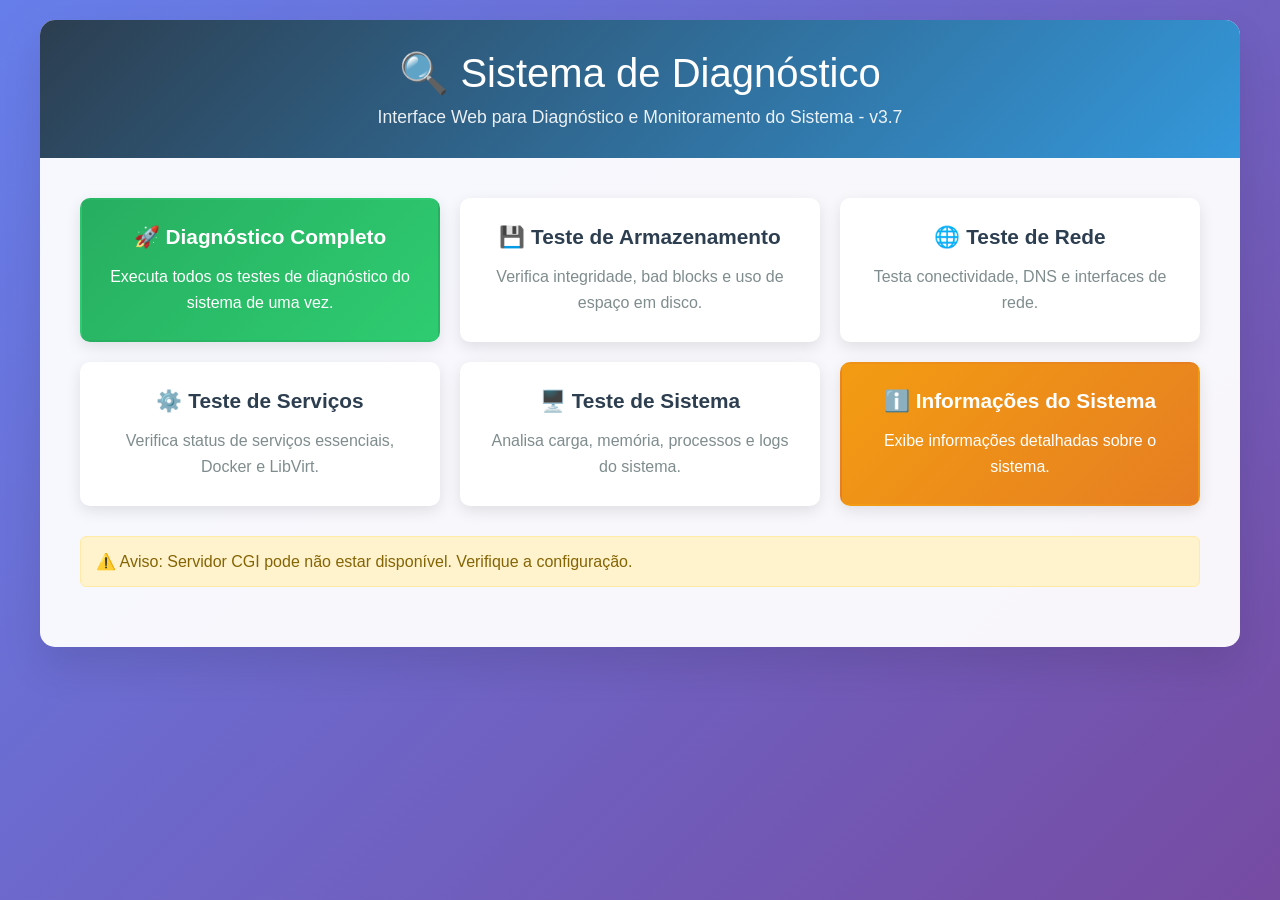
==== Diagnostics/index.html @ 07d9c755 "Add files via upload" ====
<!DOCTYPE html>
<html lang="pt-BR">
<head>
    <meta charset="UTF-8">
    <meta name="viewport" content="width=device-width, initial-scale=1.0">
    <title>Sistema de Diagnóstico WebUI</title>
    <link rel="stylesheet" href="style.css">
</head>
<body>
    <div class="container">
        <div class="header">
            <h1>🔍 Sistema de Diagnóstico</h1>
            <p>Interface Web para Diagnóstico e Monitoramento do Sistema - v3.7</p>
        </div>

        <div class="main-content">
            <!-- Menu Principal -->
            <div id="main-menu" class="menu-grid">
                <div class="menu-card full-diagnostic" onclick="runFullDiagnostic()">
                    <h3>🚀 Diagnóstico Completo</h3>
                    <p>Executa todos os testes de diagnóstico do sistema de uma vez.</p>
                </div>

                <div class="menu-card" onclick="runSpecificTest('storage')">
                    <h3>💾 Teste de Armazenamento</h3>
                    <p>Verifica integridade, bad blocks e uso de espaço em disco.</p>
                </div>

                <div class="menu-card" onclick="runSpecificTest('network')">
                    <h3>🌐 Teste de Rede</h3>
                    <p>Testa conectividade, DNS e interfaces de rede.</p>
                </div>

                <div class="menu-card" onclick="runSpecificTest('services')">
                    <h3>⚙️ Teste de Serviços</h3>
                    <p>Verifica status de serviços essenciais, Docker e LibVirt.</p>
                </div>

                <div class="menu-card" onclick="runSpecificTest('system')">
                    <h3>🖥️ Teste de Sistema</h3>
                    <p>Analisa carga, memória, processos e logs do sistema.</p>
                </div>

                <div class="menu-card warning" onclick="showSystemInfo()">
                    <h3>ℹ️ Informações do Sistema</h3>
                    <p>Exibe informações detalhadas sobre o sistema.</p>
                </div>
            </div>

            <!-- Informações do Sistema -->
            <div id="system-info" class="system-info" style="display: none;">
                <h4>📊 Informações do Sistema</h4>
                <div id="system-details">
                    <p>🔄 Carregando informações...</p>
                </div>
            </div>

            <!-- Barra de Progresso -->
            <div id="progress-container" style="display: none;">
                <div class="progress-bar">
                    <div id="progress-fill" class="progress-fill"></div>
                </div>
                <p id="progress-text" style="text-align: center; margin-top: 10px;">Iniciando diagnóstico...</p>
            </div>

            <!-- Loading -->
            <div id="loading" class="loading">
                <div class="spinner"></div>
                <p id="loading-text">Executando diagnóstico do sistema...</p>
            </div>

            <!-- Container de Resultado -->
            <div id="result-container" class="result-container">
                <div class="result-header">
                    <h4 id="result-title">Resultado do Diagnóstico</h4>
                    <div class="result-actions">
                        <button class="btn btn-success" onclick="downloadResults()">📥 Baixar</button>
                        <button class="btn" onclick="printResults()">🖨️ Imprimir</button>
                        <button class="btn btn-warning" onclick="clearResults()">🗑️ Limpar</button>
                    </div>
                </div>

                <div id="result-summary" class="result-summary" style="display: none;">
                    <h5 style="margin-bottom: 15px; color: #2c3e50;">📋 Resumo do Diagnóstico</h5>
                    <div class="summary-item">
                        <span class="summary-label">Status Geral:</span>
                        <span id="summary-status" class="summary-value">-</span>
                    </div>
                    <div class="summary-item">
                        <span class="summary-label">Erros Críticos:</span>
                        <span id="summary-errors" class="summary-value">-</span>
                    </div>
                    <div class="summary-item">
                        <span class="summary-label">Avisos:</span>
                        <span id="summary-warnings" class="summary-value">-</span>
                    </div>
                    <div class="summary-item">
                        <span class="summary-label">Testes Realizados:</span>
                        <span id="summary-tests" class="summary-value">-</span>
                    </div>
                </div>

                <div id="result-content" class="result-content"></div>
            </div>

            <!-- Container de Alerta -->
            <div id="alert-container" class="alert"></div>
        </div>
    </div>

    <script src="script.js"></script>

</body>
</html>
---- Diagnostics/style.css ----
* { margin: 0; padding: 0; box-sizing: border-box; }
        body {
          font-family: 'Segoe UI', Tahoma, Geneva, Verdana, sans-serif;
          background: linear-gradient(135deg, #667eea 0%, #764ba2 100%);
          min-height: 100vh;
          padding: 20px;
        }
        .container {
          max-width: 1200px;
          margin: 0 auto;
          background: rgba(255, 255, 255, 0.95);
          border-radius: 15px;
          box-shadow: 0 20px 40px rgba(0, 0, 0, 0.1);
          overflow: hidden;
        }
        .header {
          background: linear-gradient(135deg, #2c3e50 0%, #3498db 100%);
          color: white;
          padding: 30px;
          text-align: center;
        }
        .header h1 {
          font-size: 2.5em;
          margin-bottom: 10px;
          font-weight: 300;
        }
        .header p { font-size: 1.1em; opacity: 0.9;}
        .main-content { padding: 40px; }

        .menu-grid {
          display: grid;
          grid-template-columns: repeat(auto-fit, minmax(300px, 1fr));
          gap: 20px;
          margin-bottom: 30px;
        }

        .menu-card {
          background: white;
          border-radius: 10px;
          padding: 25px;
          box-shadow: 0 5px 15px rgba(0, 0, 0, 0.1);
          transition: all 0.3s ease;
          cursor: pointer;
          border: 2px solid transparent;
          text-align: center;
        }

        .menu-card:hover {
          transform: translateY(-5px);
          box-shadow: 0 10px 25px rgba(0, 0, 0, 0.15);
          border-color: #3498db;
        }

        .menu-card h3 {
          color: #2c3e50;
          margin-bottom: 15px;
          font-size: 1.3em;
        }

        .menu-card p {
          color: #7f8c8d;
          line-height: 1.6;
        }

        .menu-card.full-diagnostic {
          background: linear-gradient(135deg, #27ae60 0%, #2ecc71 100%);
          color: white;
        }

        .menu-card.full-diagnostic h3,
.menu-card.full-diagnostic p {
  color: white;
}

.menu-card.critical {
  background: linear-gradient(135deg, #e74c3c 0%, #c0392b 100%);
  color: white;
}

.menu-card.critical h3,
.menu-card.critical p {
  color: white;
}

.menu-card.warning {
  background: linear-gradient(135deg, #f39c12 0%, #e67e22 100%);
  color: white;
}

.menu-card.warning h3,
.menu-card.warning p {
  color: white;
}

.btn {
  background: #3498db;
  color: white;
  padding: 12px 25px;
  border: none;
  border-radius: 6px;
  cursor: pointer;
  font-size: 16px;
  transition: background 0.3s ease;
  margin: 5px;
}

.btn:hover { background: #2980b9;}
.btn-success { background: #27ae60;}
.btn-success:hover { background: #229954;}
.btn-danger { background: #e74c3c;}
.btn-danger:hover { background: #c0392b;}
.btn-warning { background: #f39c12;}
.btn-warning:hover { background: #e67e22;}

.loading {
  display: none;
  text-align: center;
  padding: 40px;
  background: #f8f9fa;
  border-radius: 10px;
  margin: 20px 0;
}

.loading.active { display: block;}

.spinner {
  border: 4px solid #f3f3f3;
  border-top: 4px solid #3498db;
  border-radius: 50%;
  width: 60px;
  height: 60px;
  animation: spin 1s linear infinite;
  margin: 0 auto 20px;
}

@keyframes spin { 0%{transform:rotate(0deg);} 100%{transform:rotate(360deg);} }

.result-container {
  margin-top: 20px;
  padding: 25px;
  background: #f8f9fa;
  border-radius: 10px;
  border-left: 4px solid #3498db;
  display: none;
}

.result-container.active { display: block;}

.result-container.success {
  border-left-color: #27ae60;
  background: #d4edda;
}

.result-container.error {
  border-left-color: #e74c3c;
  background: #f8d7da;
}

.result-container.warning {
  border-left-color: #f39c12;
  background: #fff3cd;
}

.result-header {
  display: flex;
  justify-content: space-between;
  align-items: center;
  margin-bottom: 20px;
  padding-bottom: 15px;
  border-bottom: 1px solid #dee2e6;
}

.result-header h4 {
  margin: 0;
  color: #2c3e50;
  font-size: 1.2em;
}

.result-actions {
  display: flex;
  gap: 10px;
}

.result-content {
  font-family: 'Courier New', monospace;
  background: #2c3e50;
  color: #ecf0f1;
  padding: 20px;
  border-radius: 8px;
  overflow-x: auto;
  line-height: 1.6;
  max-height: 500px;
  overflow-y: auto;
}

.result-summary {
  background: white;
  padding: 20px;
  border-radius: 8px;
  margin-bottom: 20px;
  box-shadow: 0 2px 10px rgba(0, 0, 0, 0.1);
}

.summary-item {
  display: flex;
  justify-content: space-between;
  align-items: center;
  padding: 10px 0;
  border-bottom: 1px solid #eee;
}

.summary-item:last-child {
  border-bottom: none;
}

.summary-label {
  font-weight: 600;
  color: #2c3e50;
}

.summary-value {
  font-family: monospace;
  padding: 5px 10px;
  border-radius: 4px;
  font-weight: bold;
}

.summary-value.success {
  background: #d4edda;
  color: #155724;
}

.summary-value.error {
  background: #f8d7da;
  color: #721c24;
}

.summary-value.warning {
  background: #fff3cd;
  color: #856404;
}

.alert {
  padding: 15px;
  margin-bottom: 20px;
  border-radius: 6px;
  display: none;
}

.alert.active { display: block;}

.alert-success {
  background: #d4edda;
  color: #155724;
  border: 1px solid #c3e6cb;
}

.alert-error {
  background: #f8d7da;
  color: #721c24;
  border: 1px solid #f5c6cb;
}

.alert-warning {
  background: #fff3cd;
  color: #856404;
  border: 1px solid #ffeaa7;
}

.test-section {
  margin-bottom: 20px;
  padding: 15px;
  background: white;
  border-radius: 8px;
  border-left: 4px solid #3498db;
}

.test-section.success {
  border-left-color: #27ae60;
}

.test-section.error {
  border-left-color: #e74c3c;
}

.test-section.warning {
  border-left-color: #f39c12;
}

.test-title {
  font-weight: bold;
  margin-bottom: 10px;
  color: #2c3e50;
}

.test-details {
  font-family: monospace;
  background: #f8f9fa;
  padding: 10px;
  border-radius: 4px;
  white-space: pre-wrap;
}

.progress-bar {
  width: 100%;
  height: 20px;
  background: #f0f0f0;
  border-radius: 10px;
  overflow: hidden;
  margin: 20px 0;
}

.progress-fill {
  height: 100%;
  background: linear-gradient(90deg, #3498db, #2ecc71);
  width: 0%;
  transition: width 0.3s ease;
}

.system-info {
  background: #e8f4fd;
  padding: 20px;
  border-radius: 10px;
  margin-bottom: 20px;
  border-left: 4px solid #2196F3;
}

.system-info h4 {
  color: #1976D2;
  margin-bottom: 10px;
}

.system-info p {
  color: #1976D2;
  margin-bottom: 5px;
}

.tooltip {
  position: relative;
  display: inline-block;
  cursor: help;
}

.tooltip .tooltiptext {
  visibility: hidden;
  width: 200px;
  background-color: #555;
  color: #fff;
  text-align: center;
  border-radius: 6px;
  padding: 5px;
  position: absolute;
  z-index: 1;
  bottom: 125%;
  left: 50%;
  margin-left: -100px;
  opacity: 0;
  transition: opacity 0.3s;
}

.tooltip:hover .tooltiptext {
  visibility: visible;
  opacity: 1;
}
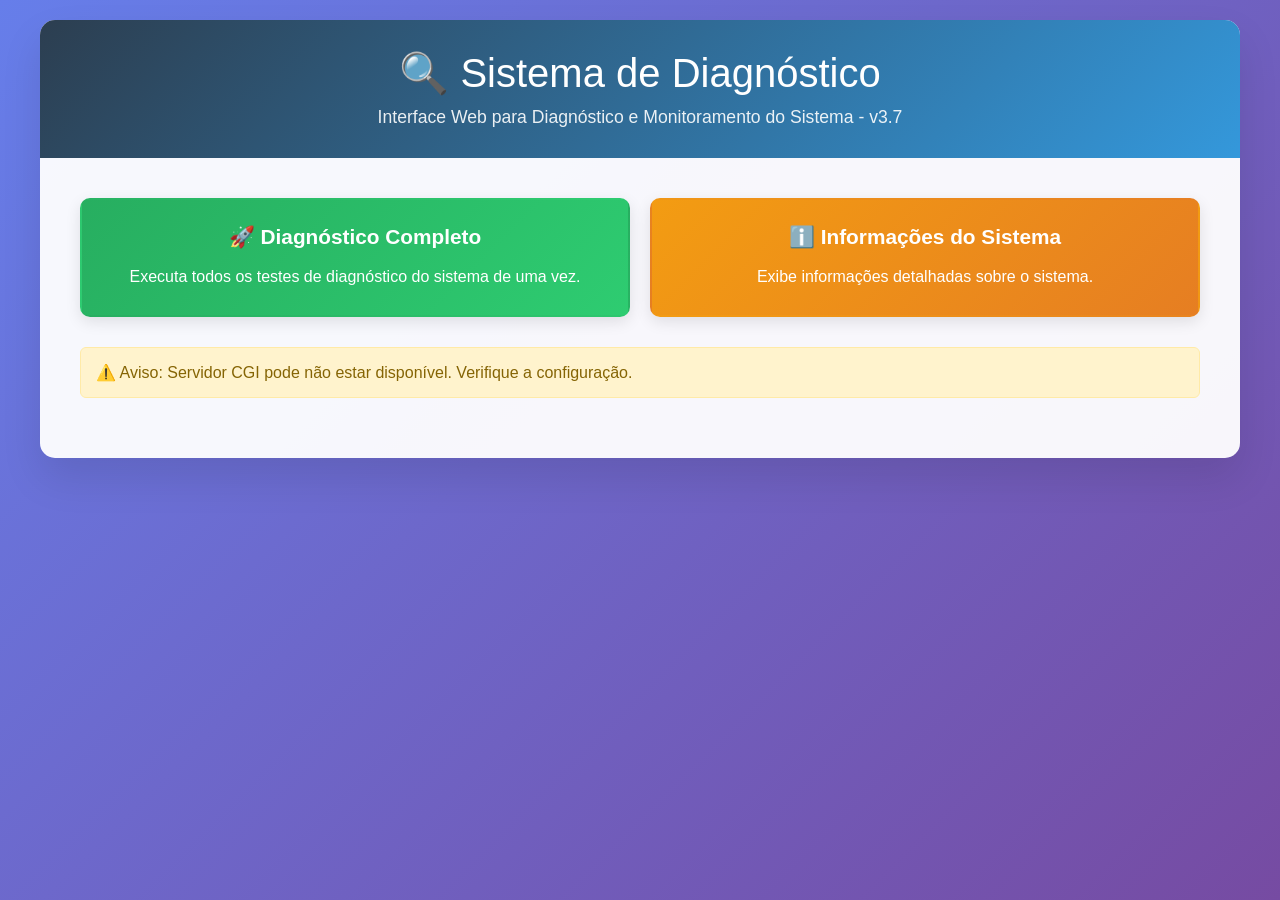
==== commit 5caf1fb4: "Update index.html" ====
--- a/Diagnostics/index.html
+++ b/Diagnostics/index.html
@@ -19,26 +19,6 @@
                 <div class="menu-card full-diagnostic" onclick="runFullDiagnostic()">
                     <h3>🚀 Diagnóstico Completo</h3>
                     <p>Executa todos os testes de diagnóstico do sistema de uma vez.</p>
-                </div>
-
-                <div class="menu-card" onclick="runSpecificTest('storage')">
-                    <h3>💾 Teste de Armazenamento</h3>
-                    <p>Verifica integridade, bad blocks e uso de espaço em disco.</p>
-                </div>
-
-                <div class="menu-card" onclick="runSpecificTest('network')">
-                    <h3>🌐 Teste de Rede</h3>
-                    <p>Testa conectividade, DNS e interfaces de rede.</p>
-                </div>
-
-                <div class="menu-card" onclick="runSpecificTest('services')">
-                    <h3>⚙️ Teste de Serviços</h3>
-                    <p>Verifica status de serviços essenciais, Docker e LibVirt.</p>
-                </div>
-
-                <div class="menu-card" onclick="runSpecificTest('system')">
-                    <h3>🖥️ Teste de Sistema</h3>
-                    <p>Analisa carga, memória, processos e logs do sistema.</p>
                 </div>
 
                 <div class="menu-card warning" onclick="showSystemInfo()">
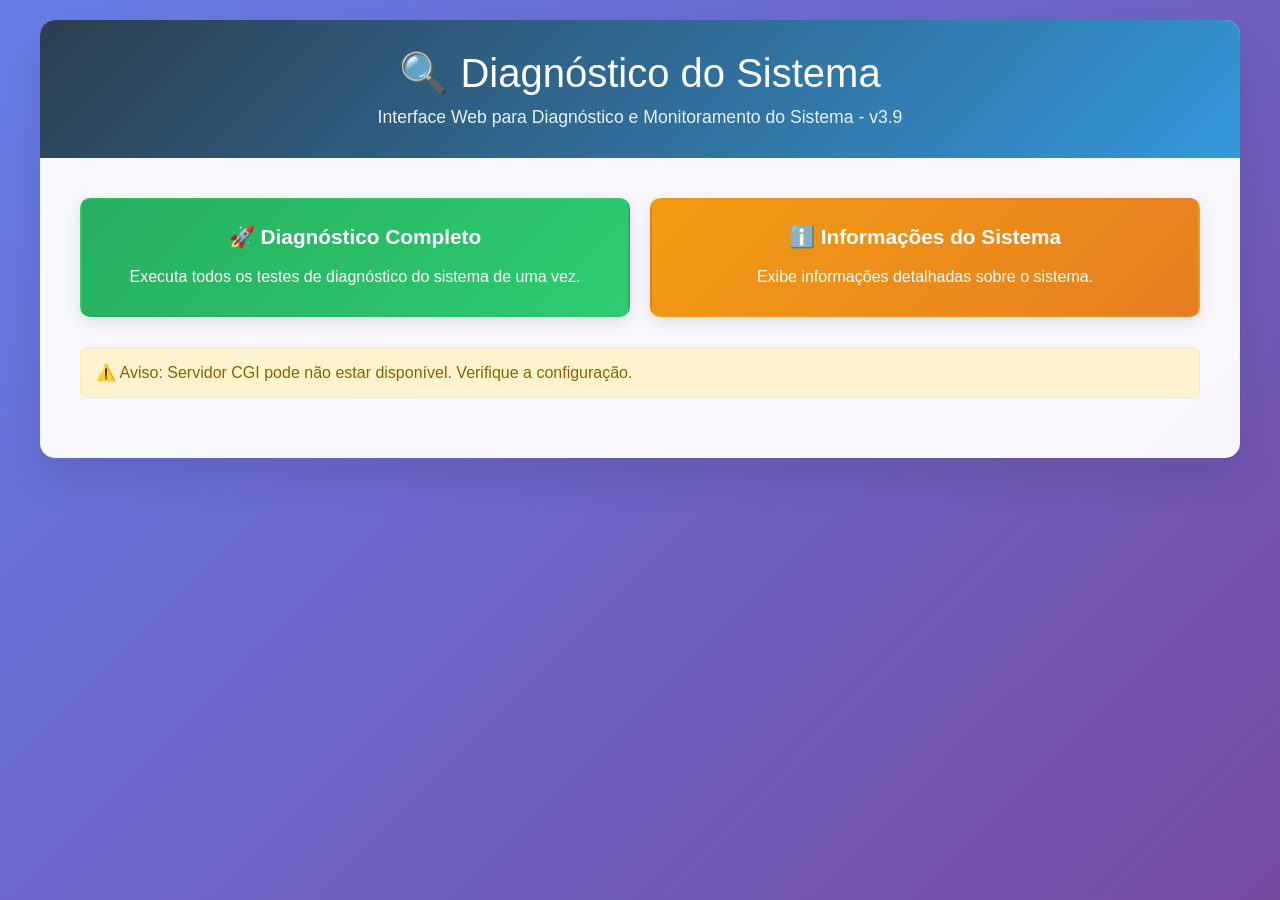
==== commit f05c6c3b: "Update index.html" ====
--- a/Diagnostics/index.html
+++ b/Diagnostics/index.html
@@ -3,14 +3,14 @@
 <head>
     <meta charset="UTF-8">
     <meta name="viewport" content="width=device-width, initial-scale=1.0">
-    <title>Sistema de Diagnóstico WebUI</title>
+    <title>Diagnóstico do Sistema WebUI</title>
     <link rel="stylesheet" href="style.css">
 </head>
 <body>
     <div class="container">
         <div class="header">
-            <h1>🔍 Sistema de Diagnóstico</h1>
-            <p>Interface Web para Diagnóstico e Monitoramento do Sistema - v3.7</p>
+            <h1>🔍 Diagnóstico do Sistema</h1>
+            <p>Interface Web para Diagnóstico e Monitoramento do Sistema - v3.9</p>
         </div>
 
         <div class="main-content">
@@ -35,18 +35,18 @@
                 </div>
             </div>
 
+            <!-- Loading -->
+            <div id="loading" class="loading">
+                <div class="spinner"></div>
+                <p id="loading-text">Executando diagnóstico do sistema...</p>
+            </div>
+
             <!-- Barra de Progresso -->
             <div id="progress-container" style="display: none;">
                 <div class="progress-bar">
                     <div id="progress-fill" class="progress-fill"></div>
                 </div>
                 <p id="progress-text" style="text-align: center; margin-top: 10px;">Iniciando diagnóstico...</p>
-            </div>
-
-            <!-- Loading -->
-            <div id="loading" class="loading">
-                <div class="spinner"></div>
-                <p id="loading-text">Executando diagnóstico do sistema...</p>
             </div>
 
             <!-- Container de Resultado -->
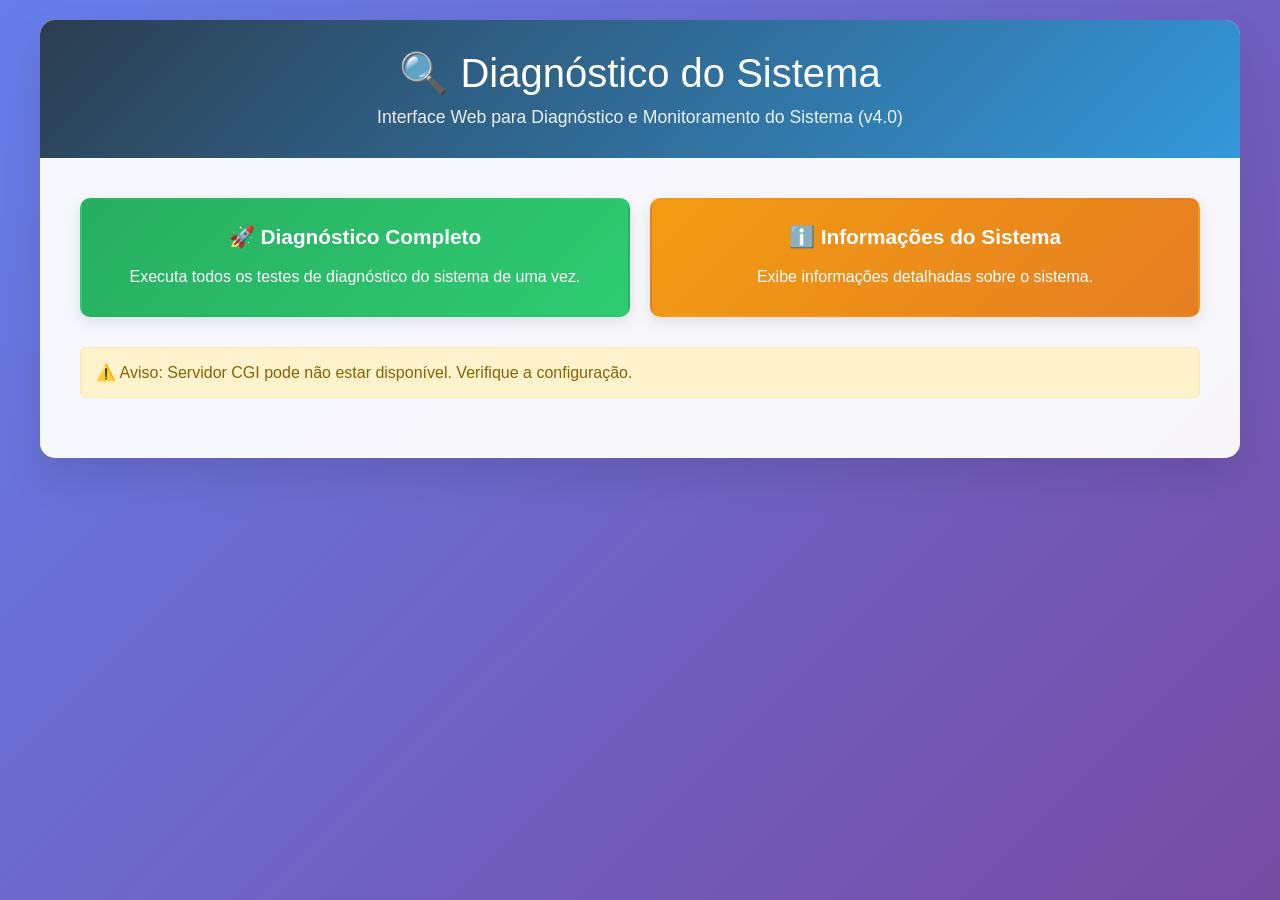
==== commit 2e26e839: "Update index.html" ====
--- a/Diagnostics/index.html
+++ b/Diagnostics/index.html
@@ -10,7 +10,7 @@
     <div class="container">
         <div class="header">
             <h1>🔍 Diagnóstico do Sistema</h1>
-            <p>Interface Web para Diagnóstico e Monitoramento do Sistema - v3.9</p>
+            <p>Interface Web para Diagnóstico e Monitoramento do Sistema (v4.0)</p>
         </div>
 
         <div class="main-content">
